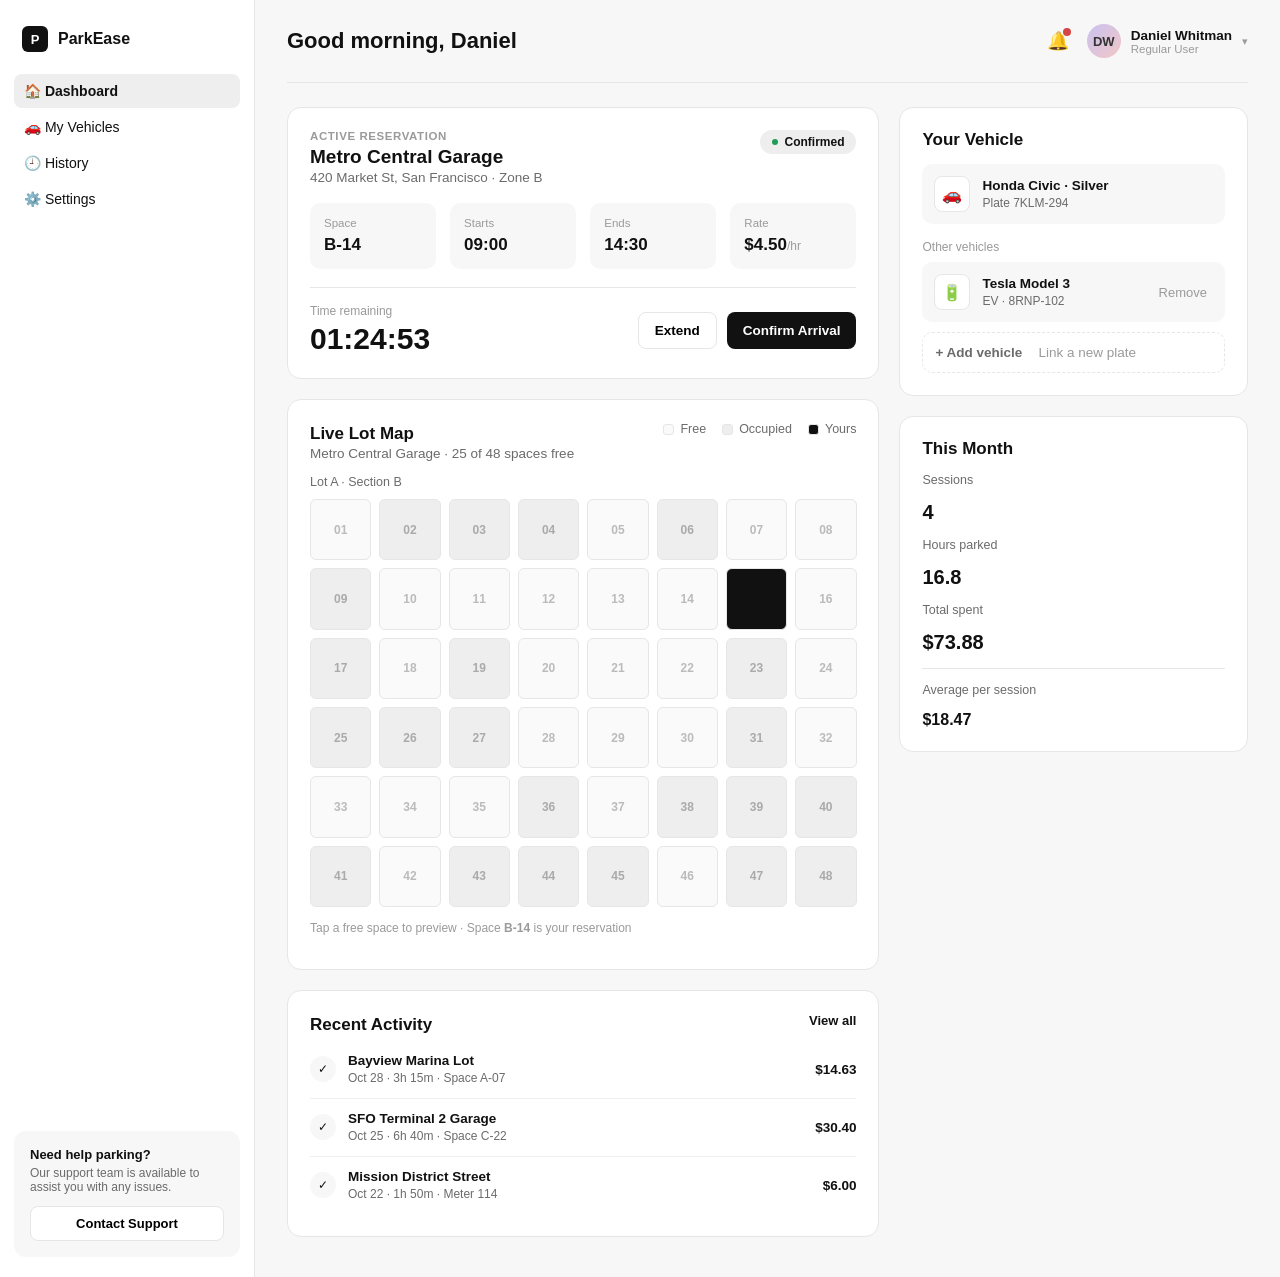
==== user-dashboard.html @ 6acbfb87 "Initial frontend" ====
<!DOCTYPE html>
<html lang="en">
<head>
<meta charset="UTF-8" />
<meta name="viewport" content="width=device-width, initial-scale=1.0" />
<title>Dashboard · ParkEase</title>
<style>
  :root{
    --bg:#f7f7f7; --card:#fff; --border:#e6e6e6; --text:#111; --muted:#6b6b6b; --faint:#9a9a9a;
    --black:#111; --green:#1f9d55; --green-bg:#eafbf0;
    --free:#fafafa; --occupied:#eee; --yours:#111;
    font-family:-apple-system,BlinkMacSystemFont,"Segoe UI",Roboto,Helvetica,Arial,sans-serif;
  }
  *{box-sizing:border-box;}
  body{margin:0;background:var(--bg);color:var(--text);display:flex;min-height:100vh;}

  #sidebar{width:255px;background:#fff;border-right:1px solid var(--border);display:flex;flex-direction:column;padding:20px 14px;flex-shrink:0;}
  .brand{display:flex;align-items:center;gap:10px;padding:6px 8px 22px;font-weight:700;font-size:16px;}
  .brand .logo{width:26px;height:26px;background:#111;color:#fff;border-radius:6px;display:flex;align-items:center;justify-content:center;font-size:13px;}
  nav.navlist{display:flex;flex-direction:column;gap:2px;}
  .navitem{display:flex;align-items:center;gap:10px;padding:9px 10px;border-radius:8px;font-size:14px;font-weight:500;cursor:pointer;user-select:none;}
  .navitem:hover{background:#f2f2f2;}
  .navitem.active{background:#eee;font-weight:700;}
  .support-box{margin-top:auto;background:var(--bg);border-radius:12px;padding:16px;}
  .support-box p{margin:0 0 4px;font-size:13px;font-weight:600;}
  .support-box span{display:block;font-size:12px;color:var(--muted);margin-bottom:12px;}
  .support-box button{width:100%;padding:9px;border-radius:8px;border:1px solid var(--border);background:#fff;font-size:13px;font-weight:600;cursor:pointer;}
  .support-box button:hover{background:#f5f5f5;}

  #main{flex:1;padding:0 32px 40px;overflow-x:hidden;}
  header.topbar{display:flex;justify-content:space-between;align-items:center;padding:24px 0;border-bottom:1px solid var(--border);margin-bottom:24px;position:relative;}
  header.topbar h1{font-size:22px;margin:0;font-weight:700;}
  .top-right{display:flex;align-items:center;gap:18px;position:relative;}
  .bell{position:relative;cursor:pointer;font-size:18px;}
  .bell .dot{position:absolute;top:-2px;right:-2px;width:8px;height:8px;border-radius:50%;background:#d64545;}
  .user-chip{display:flex;align-items:center;gap:10px;cursor:pointer;}
  .avatar{width:34px;height:34px;border-radius:50%;background:linear-gradient(135deg,#c9c2f0,#f2c6c6);display:flex;align-items:center;justify-content:center;font-size:13px;font-weight:700;color:#333;}
  .user-chip .name{font-size:13.5px;font-weight:700;}
  .user-chip .role{font-size:11.5px;color:var(--faint);}

  .dropdown{position:absolute;top:calc(100% + 8px);background:#fff;border:1px solid var(--border);border-radius:10px;box-shadow:0 8px 24px rgba(0,0,0,.08);min-width:210px;display:none;z-index:30;overflow:hidden;}
  .dropdown.show{display:block;}
  .dropdown a, .dropdown .ddi{display:block;padding:10px 14px;font-size:13.5px;cursor:pointer;color:var(--text);}
  .dropdown a:hover, .dropdown .ddi:hover{background:#f5f5f5;}
  .dropdown .ddi.muted{color:var(--muted);font-size:12.5px;cursor:default;}
  #bellDropdown{right:120px;width:280px;}
  #userDropdown{right:0;}

  section.page{display:none;}
  section.page.active{display:block;}

  .grid-2col{display:grid;grid-template-columns:1.7fr 1fr;gap:20px;align-items:start;}
  .card{background:var(--card);border:1px solid var(--border);border-radius:14px;padding:22px;}
  .card + .card{margin-top:20px;}
  .card-eyebrow{font-size:11.5px;letter-spacing:.05em;text-transform:uppercase;color:var(--faint);font-weight:600;margin-bottom:4px;}
  .card-title-row{display:flex;justify-content:space-between;align-items:flex-start;}
  .card-title-row h2{margin:2px 0 2px;font-size:19px;}
  .card-title-row .addr{color:var(--muted);font-size:13.5px;margin:0;}
  .status-pill{padding:5px 12px;border-radius:20px;font-size:12px;font-weight:600;background:#eee;display:flex;align-items:center;gap:6px;}
  .status-pill .dot{width:6px;height:6px;border-radius:50%;background:var(--green);}

  .stat-boxes{display:grid;grid-template-columns:repeat(4,1fr);gap:14px;margin:18px 0;}
  .stat-box{background:var(--bg);border-radius:10px;padding:14px;}
  .stat-box .lbl{font-size:11.5px;color:var(--faint);margin-bottom:6px;}
  .stat-box .val{font-size:17px;font-weight:700;}

  .remaining-row{display:flex;justify-content:space-between;align-items:center;border-top:1px solid var(--border);padding-top:16px;}
  .remaining-row .lbl{font-size:12px;color:var(--faint);margin-bottom:4px;}
  .remaining-row .val{font-size:30px;font-weight:800;font-variant-numeric:tabular-nums;}
  .btn-outline{background:#fff;border:1px solid var(--border);padding:10px 16px;border-radius:8px;font-size:13.5px;font-weight:600;cursor:pointer;}
  .btn-outline:hover{background:#f5f5f5;}
  .btn-black{background:var(--black);color:#fff;border:none;padding:10px 16px;border-radius:8px;font-size:13.5px;font-weight:600;cursor:pointer;}
  .btn-black:hover{opacity:.88;}
  .btn-black:disabled{opacity:.5;cursor:not-allowed;}

  .vehicle-row{display:flex;align-items:center;gap:12px;padding:12px;background:var(--bg);border-radius:10px;margin-bottom:10px;}
  .vehicle-ic{width:36px;height:36px;border-radius:8px;background:#fff;border:1px solid var(--border);display:flex;align-items:center;justify-content:center;font-size:16px;}
  .vehicle-row b{font-size:13.5px;display:block;}
  .vehicle-row span{font-size:12px;color:var(--muted);}
  .vehicle-row .rm{margin-left:auto;background:none;border:none;color:var(--faint);cursor:pointer;font-size:13px;}
  .add-vehicle-row{display:flex;align-items:center;gap:12px;padding:12px;border:1px dashed var(--border);border-radius:10px;cursor:pointer;color:var(--muted);font-size:13.5px;font-weight:600;}
  .add-vehicle-row:hover{background:var(--bg);}

  .map-legend{display:flex;gap:16px;font-size:12.5px;color:var(--muted);}
  .legend-item{display:flex;align-items:center;gap:6px;}
  .legend-swatch{width:11px;height:11px;border-radius:3px;border:1px solid var(--border);}
  .legend-swatch.free{background:var(--free);}
  .legend-swatch.occupied{background:var(--occupied);}
  .legend-swatch.yours{background:var(--yours);}
  .lot-label{font-size:12.5px;color:var(--muted);margin:14px 0 10px;}
  .space-grid{display:grid;grid-template-columns:repeat(8,1fr);gap:8px;}
  .space-cell{aspect-ratio:1;border-radius:6px;display:flex;align-items:center;justify-content:center;font-size:12px;font-weight:600;cursor:pointer;background:var(--free);color:#bbb;border:1px solid var(--border);}
  .space-cell.occupied{background:var(--occupied);color:#aaa;cursor:default;}
  .space-cell.yours{background:var(--yours);color:#fff;cursor:default;}
  .map-hint{font-size:12px;color:var(--faint);margin-top:14px;}

  .this-month-row{display:flex;justify-content:space-between;align-items:baseline;margin-bottom:14px;}
  .this-month-row .lbl{font-size:12.5px;color:var(--muted);}
  .this-month-row .val{font-size:20px;font-weight:700;}
  .this-month-row .note{font-size:11.5px;color:var(--faint);}
  .divider{border-top:1px solid var(--border);margin:14px 0;}

  .activity-row{display:flex;align-items:center;gap:12px;padding:12px 0;border-bottom:1px solid #f0f0f0;}
  .activity-row:last-child{border-bottom:none;}
  .activity-check{width:26px;height:26px;border-radius:50%;background:var(--bg);display:flex;align-items:center;justify-content:center;font-size:12px;flex-shrink:0;}
  .activity-row b{font-size:13.5px;display:block;}
  .activity-row span{font-size:12px;color:var(--muted);}
  .activity-price{margin-left:auto;font-weight:700;font-size:13.5px;}

  table{width:100%;border-collapse:collapse;font-size:13.5px;}
  thead th{text-align:left;font-size:11px;letter-spacing:.04em;text-transform:uppercase;color:var(--faint);font-weight:600;padding:8px 6px;border-bottom:1px solid var(--border);}
  tbody td{padding:12px 6px;border-bottom:1px solid #f0f0f0;}

  .modal-overlay{position:fixed;inset:0;background:rgba(0,0,0,.4);display:none;align-items:center;justify-content:center;z-index:50;}
  .modal-overlay.show{display:flex;}
  .modal{background:#fff;border-radius:14px;padding:24px;width:100%;max-width:400px;}
  .modal h3{margin:0 0 6px;}
  .modal .sub{color:var(--muted);font-size:13px;margin:0 0 16px;}
  .modal .field{margin-bottom:12px;}
  .modal label{display:block;font-size:12.5px;font-weight:600;margin-bottom:5px;}
  .modal input, .modal select{width:100%;padding:9px 10px;border:1px solid var(--border);border-radius:8px;font-size:13.5px;}
  .modal-actions{display:flex;gap:10px;margin-top:16px;}
  .modal-actions button{flex:1;padding:10px;border-radius:8px;font-weight:600;font-size:13.5px;cursor:pointer;}
  .modal-actions .cancel{background:#fff;border:1px solid var(--border);}
  .modal-actions .confirm{background:var(--black);color:#fff;border:none;}

  .toast{position:fixed;bottom:24px;right:24px;background:#111;color:#fff;padding:12px 18px;border-radius:10px;font-size:13.5px;z-index:60;opacity:0;transform:translateY(10px);transition:.2s;pointer-events:none;}
  .toast.show{opacity:1;transform:translateY(0);}

  .settings-row{display:flex;justify-content:space-between;align-items:center;padding:14px 0;border-bottom:1px solid #f0f0f0;}
  .settings-row:last-child{border-bottom:none;}
  .toggle{width:40px;height:22px;border-radius:20px;background:#ddd;position:relative;cursor:pointer;flex-shrink:0;}
  .toggle.on{background:#111;}
  .toggle .knob{position:absolute;top:2px;left:2px;width:18px;height:18px;border-radius:50%;background:#fff;transition:.15s;}
  .toggle.on .knob{left:20px;}

  @media(max-width:900px){
    .grid-2col{grid-template-columns:1fr;}
    .stat-boxes{grid-template-columns:repeat(2,1fr);}
    .space-grid{grid-template-columns:repeat(6,1fr);}
  }
</style>
</head>
<body>

<div id="sidebar">
  <div class="brand"><span class="logo">P</span> ParkEase</div>
  <nav class="navlist">
    <div class="navitem active" data-section="dashboard">🏠 Dashboard</div>
    <div class="navitem" data-section="vehicles">🚗 My Vehicles</div>
    <div class="navitem" data-section="history">🕘 History</div>
    <div class="navitem" data-section="settings">⚙️ Settings</div>
  </nav>
  <div class="support-box">
    <p>Need help parking?</p>
    <span>Our support team is available to assist you with any issues.</span>
    <button onclick="openModal('supportModal')">Contact Support</button>
  </div>
</div>

<div id="main">
  <header class="topbar">
    <h1 id="greeting">Good morning, Daniel</h1>
    <div class="top-right">
      <div class="bell" onclick="toggleDropdown('bellDropdown')">🔔<span class="dot" id="bellDot"></span></div>
      <div class="user-chip" onclick="toggleDropdown('userDropdown')">
        <div class="avatar">DW</div>
        <div><div class="name">Daniel Whitman</div><div class="role">Regular User</div></div>
        <span style="font-size:11px;color:var(--faint);">▾</span>
      </div>
      <div class="dropdown" id="bellDropdown"></div>
      <div class="dropdown" id="userDropdown">
        <div class="ddi" onclick="goTo('settings');toggleDropdown('userDropdown')">Profile &amp; Settings</div>
        <div class="ddi" onclick="openModal('supportModal');toggleDropdown('userDropdown')">Help &amp; Support</div>
        <a href="login.html">Log out</a>
      </div>
    </div>
  </header>

  <!-- DASHBOARD -->
  <section class="page active" id="page-dashboard">
    <div class="grid-2col">
      <div>
        <div class="card">
          <div class="card-title-row">
            <div>
              <div class="card-eyebrow">Active Reservation</div>
              <h2>Metro Central Garage</h2>
              <p class="addr">420 Market St, San Francisco · Zone B</p>
            </div>
            <div class="status-pill" id="resStatusPill"><span class="dot"></span> Confirmed</div>
          </div>

          <div class="stat-boxes">
            <div class="stat-box"><div class="lbl">Space</div><div class="val" id="resSpace">B-14</div></div>
            <div class="stat-box"><div class="lbl">Starts</div><div class="val">09:00</div></div>
            <div class="stat-box"><div class="lbl">Ends</div><div class="val" id="resEnds">14:30</div></div>
            <div class="stat-box"><div class="lbl">Rate</div><div class="val">$4.50<span style="font-size:12px;font-weight:400;color:var(--faint);">/hr</span></div></div>
          </div>

          <div class="remaining-row">
            <div>
              <div class="lbl">Time remaining</div>
              <div class="val" id="timeRemaining">--:--:--</div>
            </div>
            <div style="display:flex;gap:10px;">
              <button class="btn-outline" onclick="extendReservation()">Extend</button>
              <button class="btn-black" id="confirmArrivalBtn" onclick="confirmArrival()">Confirm Arrival</button>
            </div>
          </div>
        </div>

        <div class="card">
          <div class="card-title-row" style="margin-bottom:4px;">
            <div>
              <h2 style="font-size:17px;">Live Lot Map</h2>
              <p class="addr" id="mapSummary">Metro Central Garage</p>
            </div>
            <div class="map-legend">
              <div class="legend-item"><span class="legend-swatch free"></span> Free</div>
              <div class="legend-item"><span class="legend-swatch occupied"></span> Occupied</div>
              <div class="legend-item"><span class="legend-swatch yours"></span> Yours</div>
            </div>
          </div>
          <div class="lot-label">Lot A · Section B</div>
          <div class="space-grid" id="lotGrid"></div>
          <p class="map-hint">Tap a free space to preview · Space <b id="yourSpaceLabel">B-14</b> is your reservation</p>
        </div>

        <div class="card">
          <div class="card-title-row" style="margin-bottom:4px;">
            <h2 style="font-size:17px;">Recent Activity</h2>
            <span class="link-action" style="font-weight:600;font-size:13px;cursor:pointer;" onclick="goTo('history')">View all</span>
          </div>
          <div id="recentActivityList"></div>
        </div>
      </div>

      <div>
        <div class="card">
          <h2 style="font-size:17px;margin:0 0 14px;">Your Vehicle</h2>
          <div id="primaryVehicleBox"></div>
          <p style="font-size:12px;color:var(--faint);margin:16px 0 8px;">Other vehicles</p>
          <div id="otherVehiclesBox"></div>
          <div class="add-vehicle-row" onclick="openModal('vehicleModal')">+ Add vehicle <span style="font-weight:400;color:var(--faint);margin-left:4px;">Link a new plate</span></div>
        </div>

        <div class="card">
          <h2 style="font-size:17px;margin:0 0 14px;">This Month</h2>
          <div class="this-month-row"><span class="lbl">Sessions</span></div>
          <div class="val" id="statSessions" style="font-size:20px;font-weight:700;margin-bottom:14px;"></div>
          <div class="this-month-row"><span class="lbl">Hours parked</span></div>
          <div class="val" id="statHours" style="font-size:20px;font-weight:700;margin-bottom:14px;"></div>
          <div class="this-month-row"><span class="lbl">Total spent</span></div>
          <div class="val" id="statSpent" style="font-size:20px;font-weight:700;margin-bottom:14px;"></div>
          <div class="divider"></div>
          <div class="this-month-row">
            <span class="lbl">Average per session</span>
          </div>
          <div class="val" id="statAvg" style="font-size:16px;font-weight:700;"></div>
        </div>
      </div>
    </div>
  </section>

  <!-- VEHICLES -->
  <section class="page" id="page-vehicles">
    <div class="card">
      <div class="card-title-row" style="margin-bottom:14px;">
        <h2 style="font-size:19px;">My Vehicles</h2>
        <button class="btn-black" onclick="openModal('vehicleModal')">+ Add vehicle</button>
      </div>
      <div id="allVehiclesList"></div>
    </div>
  </section>

  <!-- HISTORY -->
  <section class="page" id="page-history">
    <div class="card">
      <h2 style="font-size:19px;margin:0 0 14px;">Parking History</h2>
      <table>
        <thead><tr><th>Location</th><th>Date</th><th>Duration</th><th>Space / Meter</th><th>Total</th></tr></thead>
        <tbody id="historyTableBody"></tbody>
      </table>
    </div>
  </section>

  <!-- SETTINGS -->
  <section class="page" id="page-settings">
    <div class="card" style="max-width:520px;">
      <h2 style="font-size:19px;margin:0 0 16px;">Settings</h2>
      <div class="field" style="margin-bottom:14px;">
        <label style="font-size:12.5px;font-weight:600;display:block;margin-bottom:5px;">Full name</label>
        <input id="setName" type="text" value="Daniel Whitman" style="width:100%;padding:9px 10px;border:1px solid var(--border);border-radius:8px;font-size:13.5px;">
      </div>
      <div class="field" style="margin-bottom:14px;">
        <label style="font-size:12.5px;font-weight:600;display:block;margin-bottom:5px;">Email</label>
        <input id="setEmail" type="email" value="daniel.whitman@example.com" style="width:100%;padding:9px 10px;border:1px solid var(--border);border-radius:8px;font-size:13.5px;">
      </div>
      <div class="settings-row">
        <span>Email notifications</span>
        <div class="toggle on" id="toggleEmail" onclick="this.classList.toggle('on')"><div class="knob"></div></div>
      </div>
      <div class="settings-row">
        <span>SMS reminders</span>
        <div class="toggle" id="toggleSms" onclick="this.classList.toggle('on')"><div class="knob"></div></div>
      </div>
      <button class="btn-black" style="margin-top:18px;" onclick="saveSettings()">Save changes</button>
    </div>
  </section>
</div>

<!-- Space preview modal -->
<div class="modal-overlay" id="spaceModal">
  <div class="modal">
    <h3 id="spaceModalTitle">Space</h3>
    <p class="sub" id="spaceModalSub">Metro Central Garage · Lot A, Section B</p>
    <div class="modal-actions">
      <button class="cancel" onclick="closeModal('spaceModal')">Close</button>
      <button class="confirm" onclick="reserveFromMap()">Reserve this spot</button>
    </div>
  </div>
</div>

<!-- Add vehicle modal -->
<div class="modal-overlay" id="vehicleModal">
  <div class="modal">
    <h3>Add a vehicle</h3>
    <div class="field"><label>Make &amp; model</label><input id="vMakeModel" placeholder="e.g. Subaru Outback"></div>
    <div class="field"><label>License plate</label><input id="vPlate" placeholder="e.g. 4XPL-882"></div>
    <div class="field"><label>Type</label>
      <select id="vType"><option>Gas</option><option>EV</option><option>Hybrid</option></select>
    </div>
    <div class="modal-actions">
      <button class="cancel" onclick="closeModal('vehicleModal')">Cancel</button>
      <button class="confirm" onclick="submitVehicle()">Add vehicle</button>
    </div>
  </div>
</div>

<!-- Support modal -->
<div class="modal-overlay" id="supportModal">
  <div class="modal">
    <h3>Contact Support</h3>
    <p class="sub">Tell us what's going on and we'll follow up by email.</p>
    <div class="field"><label>Message</label><input id="supportMsg" placeholder="I'm having trouble with…"></div>
    <div class="modal-actions">
      <button class="cancel" onclick="closeModal('supportModal')">Cancel</button>
      <button class="confirm" onclick="submitSupport()">Send</button>
    </div>
  </div>
</div>

<div class="toast" id="toast"></div>

<script src="user-dashboard.js"></script>
</body>
</html>
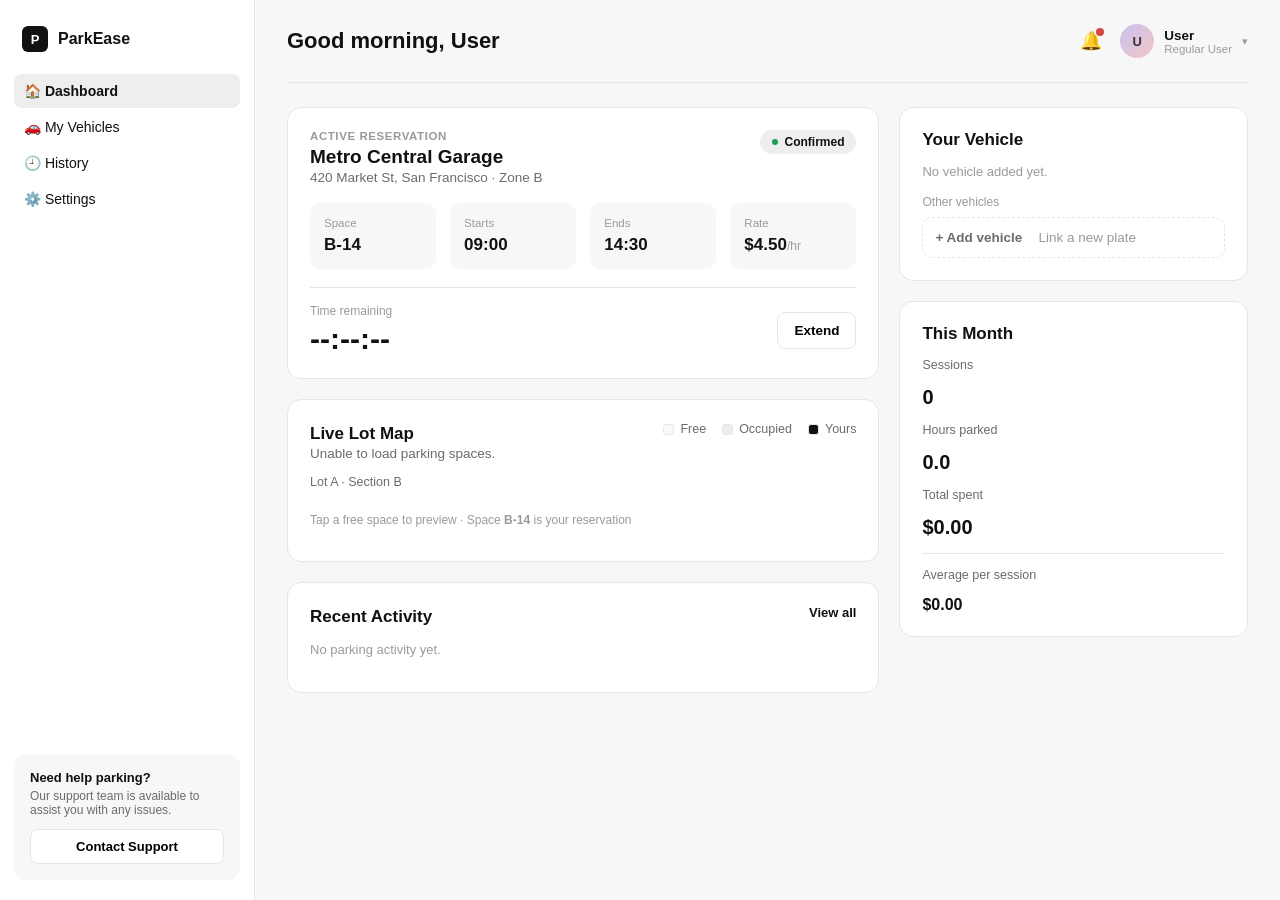
==== commit 18406091: "Update frontend dashboard and login" ====
--- a/user-dashboard.html
+++ b/user-dashboard.html
@@ -160,18 +160,35 @@
 
 <div id="main">
   <header class="topbar">
-    <h1 id="greeting">Good morning, Daniel</h1>
+    <h1 id="greeting">Welcome to ParkEase</h1>
+
     <div class="top-right">
-      <div class="bell" onclick="toggleDropdown('bellDropdown')">🔔<span class="dot" id="bellDot"></span></div>
+      <div class="bell" onclick="toggleDropdown('bellDropdown')">
+        🔔<span class="dot" id="bellDot"></span>
+      </div>
+
       <div class="user-chip" onclick="toggleDropdown('userDropdown')">
-        <div class="avatar">DW</div>
-        <div><div class="name">Daniel Whitman</div><div class="role">Regular User</div></div>
+        <div class="avatar" id="profileInitials">U</div>
+
+        <div>
+          <div class="name" id="profileName">User</div>
+          <div class="role" id="profileRole">Regular User</div>
+        </div>
+
         <span style="font-size:11px;color:var(--faint);">▾</span>
       </div>
+
       <div class="dropdown" id="bellDropdown"></div>
+
       <div class="dropdown" id="userDropdown">
-        <div class="ddi" onclick="goTo('settings');toggleDropdown('userDropdown')">Profile &amp; Settings</div>
-        <div class="ddi" onclick="openModal('supportModal');toggleDropdown('userDropdown')">Help &amp; Support</div>
+        <div class="ddi" onclick="goTo('settings');toggleDropdown('userDropdown')">
+          Profile &amp; Settings
+        </div>
+
+        <div class="ddi" onclick="openModal('supportModal');toggleDropdown('userDropdown')">
+          Help &amp; Support
+        </div>
+
         <a href="login.html">Log out</a>
       </div>
     </div>
